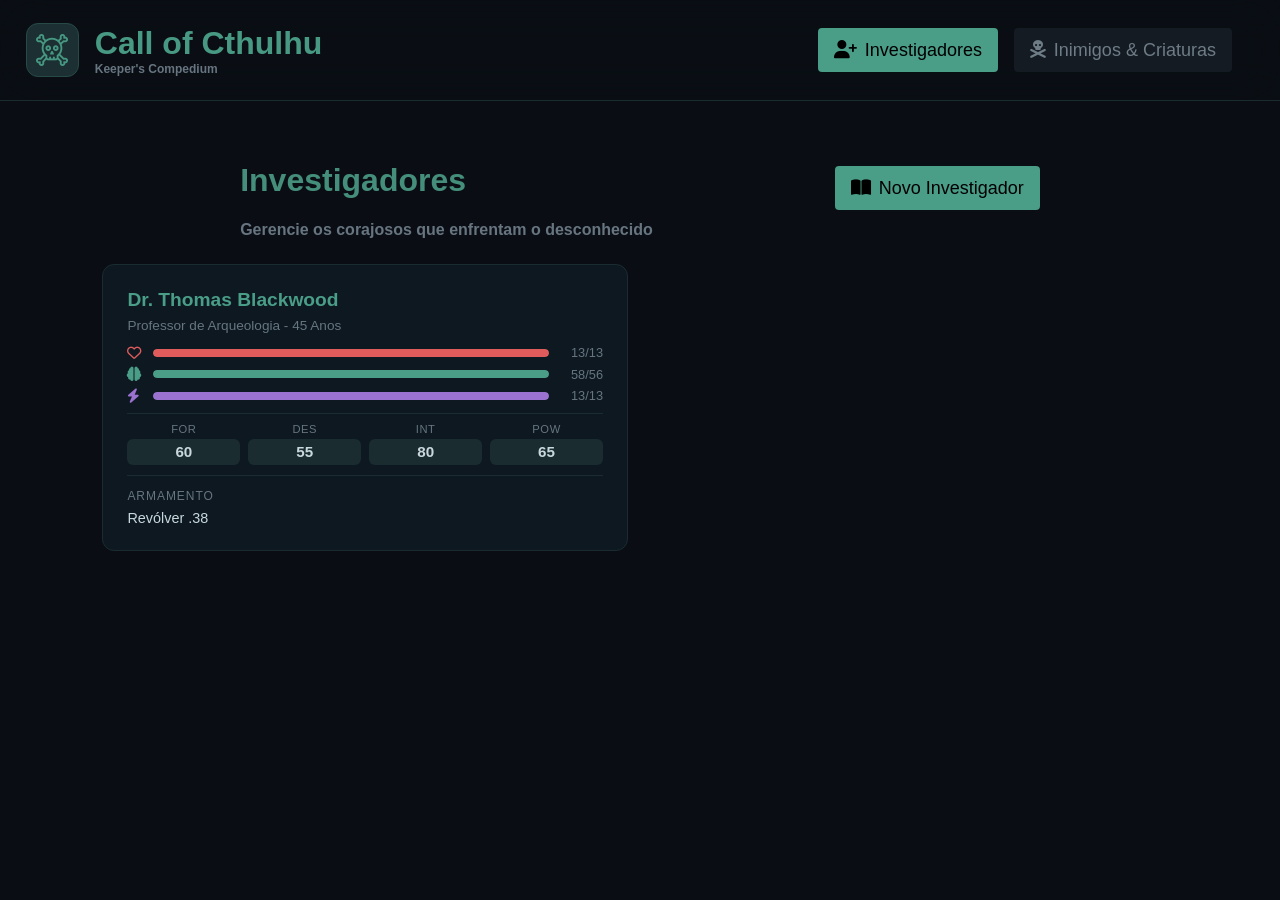
==== index.html @ a6173d68 "alterações quase finais na parte lá" ====
<!DOCTYPE html>
<html lang="en">

<head>
    <meta charset="UTF-8">
    <meta name="viewport" content="width=device-width, initial-scale=1.0">
    <title>Call of Cthulhu</title>
    <link rel="stylesheet" href="./styles/style.css">
    <link rel="shortcut icon" href="/images/caveira-e-ossos.png" type="image/x-icon">
    <link rel="stylesheet" href="https://cdnjs.cloudflare.com/ajax/libs/font-awesome/6.5.0/css/all.min.css"
        integrity="sha512-Avb2QiuDEEvB4bZJYdft2mNjVShBftLdPG8FJ0V7irTLQ8Uo0qcPxh4Plq7G5tGm0rU+1SPhVotteLpBERwTkw=="
        crossorigin="anonymous" referrerpolicy="no-referrer" />
</head>

<body>
    <div class="background-add" id="modal" onclick="fecharForm()">
        <div class="add" onclick="event.stopPropagation()">
            <h1><i class="fa-solid fa-book"></i> Novo Investigador</h1>
            <hr>
            <form action="post">
                <div class="box">
                    <label>Nome</label>
                    <input type="text" name="name" id="iName" placeholder="Digite o nome do persoangem..."
                        autocomplete="off">
                </div>
                <br>
                <div class="box">
                    <label>Idade</label>
                    <input type="number" value="18" id="iDade">
                </div>
                <br>
                <div class="ocupação-box">
                    <label>Ocupação</label>
                    <input type="text" id="iocup" placeholder="Ex: Detetive, Professor, Médico, Jornalista...">
                </div>
                <br>
                <h2>Características</h2>
                <hr>
                <div class="grid-caracs">
                    <div class="carac-box">
                        <label>Força (STR)</label>
                        <input type="number" id="iFor" value=50>
                    </div>
                    <div class="carac-box">
                        <label>Constituição (CON)</label>
                        <input type="number" id="iConst" value=50>
                    </div>
                    <div class="carac-box">
                        <label>Tamanho (SIZ)</label>
                        <input type="number" id="iTam" value=50>
                    </div>
                    <div class="carac-box">
                        <label>Destreza (DEX)</label>
                        <input type="number" id="iDes" value=50>
                    </div>
                    <div class="carac-box">
                        <label>Aparência (APP)</label>
                        <input type="number" id="iApar" value=50>
                    </div>
                    <div class="carac-box">
                        <label>Inteligência (INT)</label>
                        <input type="number" id="iTen" value=50>
                    </div>
                    <div class="carac-box">
                        <label>Poder (POw)</label>
                        <input type="number" id="iPower" value=50>
                    </div>
                    <div class="carac-box">
                        <label>Educação (EDU)</label>
                        <input type="number" id="iEduc" value=50>
                    </div>
                </div>
                <br>
                <h2>Pontos Derivados</h2>
                <hr>
                <div class="grid-points">
                    <div class="points-box">
                        <label>Sanidade Atual</label>
                        <input type="number" id="iSanAt" value="50">
                    </div>
                    <div class="points-box">
                        <label>Sanidade Máxima</label>
                        <input type="number" id="iSantMax" value="50">
                    </div>
                    <div class="points-box">
                        <label>PV Atual</label>
                        <input type="number" id="iPvAt" value="10">
                    </div>
                    <div class="points-box">
                        <label>PV Máximo</label>
                        <input type="number" id="iPvMax" value="50">
                    </div>
                    <div class="points-box">
                        <label>PM Atual</label>
                        <input type="number" id="iPmMax" value="50">
                    </div>
                    <div class="points-box">
                        <label>PM Máximo</label>
                        <input type="number" id="iPmMax" value="10">
                    </div>
                </div>
                <br>
                <hr>
                <div class="div-botão-pai">
                    <h2>Armas</h2>
                    <button class="btn-adicionar">+ Adicionar Armamento</button>
                </div>
                <hr>
                <div class="div-botão-mãe">
                    <h2>Inventário</h2>
                    <button class="btn-adicionar">+ Adicionar Item</button>
                </div>
                <hr>
                <div class="hist-box">
                    <h2>História (opcional)</h2>
                    <textarea name="hist" id="ihist" placeholder="Conte a História do investigador..."></textarea>
                </div>
                <br>
                <div class="btn-group">
                    <button type="button" class="selected" style="width: 600px;">Criar Personagem</button>
                    <br>
                    <button type="button" class="selected" onclick="fecharForm()">Voltar</button>
                </div>
            </form>
        </div>
    </div>
    <header>
        <div class="logo-comp">
            <div class="logo"><img src="./images/caveira-e-ossos.png" alt=""></div>
            <div>
                <h1>Call of Cthulhu</h1>
                <h4>Keeper's Compedium</h4>
            </div>
        </div>
        <div class="buttons-switch">
            <button class="selected"><i class="fa-solid fa-user-plus"></i>Investigadores</button>
            <button onclick="window.location.href='./pages/Inimigo.html'" class="header-inactive"><i
                    class="fa-solid fa-skull-crossbones"></i></i>Inimigos & Criaturas</button>
        </div>
    </header>
    <div class="body-mod">
        <div class="description">
            <div class="desc-inv">
                <h1>Investigadores</h1>
                <h4>Gerencie os corajosos que enfrentam o desconhecido</h4>
            </div>
            <div class="button-add"><button class="selected" onclick="abrirForm()"><i class="fa-solid fa-book-open"></i>
                    Novo Investigador</button></div>
        </div>

        <div class="grid">
            <div class="card">
                <h1>Dr. Thomas Blackwood</h1>
                <p>Professor de Arqueologia - <label>45 Anos</label></p>

                <div><i class="fa-regular fa-heart"></i>
                    <div class="background-bar">
                        <div class="up-background-bar"></div>
                    </div>
                    <p>13/13</p>
                </div>
                <div><i class="fa-solid fa-brain"></i>
                    <div class="background-bar">
                        <div class="up-background-bar"></div>
                    </div>
                    <p>58/56</p>
                </div>
                <div><i class="fa-solid fa-bolt"></i>
                    <div class="background-bar">
                        <div class="up-background-bar"></div>
                    </div>
                    <p>13/13</p>
                </div>

                <hr>

                <div>
                    <div class="stats">
                        <p>FOR</p>
                        <div class="stats-number">60</div>
                    </div>
                    <div class="stats">
                        <p>DES</p>
                        <div class="stats-number">55</div>
                    </div>
                    <div class="stats">
                        <p>INT</p>
                        <div class="stats-number">80</div>
                    </div>
                    <div class="stats">
                        <p>POW</p>
                        <div class="stats-number">65</div>
                    </div>
                </div>

                <hr>

                <p>Armamento</p>
                <p>Revólver .38</p>
            </div>
        </div>
    </div>
</body>
<script src="./scripts/script.js"></script>

</html>
---- styles/style.css ----
*{
    font-family: Arial, Helvetica, sans-serif;
    user-select: none;
}
body{
    margin: 0;
    background-color: #0a0e14;
}
/* -------------------- HEADER RELATED -------------------- */
header{
    background-color: transparent;
    backdrop-filter: blur(20px);
    display: flex;
    align-items: center;
    justify-content: space-between;
    position: fixed;
    top: 0;
    width: 100%;
    min-height: 100px;
    border-bottom: 1px solid #1a2c30;
    margin: 0;
    left: 0;
}
.buttons-switch{
    display: flex;
    margin-right: 5%;
    gap: 4%;
}
.header-inactive:hover{
    background-color: #10161e;
    color: #B3BDC3;
}
.header-inactive{
    cursor: pointer;
    background-color: #151b23;
    border: none;
    color: #6d7c85;
    padding: .7rem 1rem;
    white-space: nowrap;
    gap: 0.5rem;
    font-size: 18px;
    border-radius: 4px;
    display: flex;
    flex-direction: row;
    align-items: center;
    justify-content:space-evenly;
}
button{
    background-color: #4a9d87;
    border: none;
    color: black;
    padding: .7rem 1rem;
    white-space: nowrap;
    gap: 0.5rem;
    font-size: 18px;
    border-radius: 4px;
    display: flex;
    flex-direction: row;
    align-items: center;
    justify-content:space-evenly;
}
.selected:hover{
    cursor: pointer;
    background-color: #448E7B;
    color: #0A0E14;
}
.selected{
    background-color: #4a9d87;
    border: none;
    color: black;
    padding: .7rem 1rem;
    white-space: nowrap;
    gap: 0.5rem;
    font-size: 18px;
    border-radius: 4px;
    display: flex;
    flex-direction: row;
    align-items: center;
    justify-content:space-evenly;
}
.logo-comp{
    display: flex;
    align-items: center;
    margin-left: 2%;
    color: white;
    width: 25%;
}
.logo-comp h1, h2, h3, h4{
    margin: 0;
}
.logo-comp h1{
    color: #489984;
}
.logo-comp h4{
    color: #677580;
    font-size: 12px;
}
.logo img{
    width: 32px;
}
.logo{
    display: flex;
    align-items: center;
    justify-content: center;
    margin-right: 5%;
    background-color: #1c3033;
    padding: 3%;
    border: 1px solid #274a47;
    border-radius: 12px;
}
/* -------------------- Descrição/Header2 -------------------- */
.description{
    display: flex;
    margin: 0;
    padding: 11% 0 2% 0;
    width: 100%;
    justify-content: center;
    gap: 182px;   
}
.description h1{
    color: #448E7B;
}
.desc-inv h4{
    color: #677580;
}
.button-add{
    display: flex;
    height: fit-content;
    justify-content: center;
    margin-top: 2%;
}
.button-add button{
    cursor: pointer;
}
.desc-inv{
    color: white;
    margin: 0;
    height: fit-content;
    padding: 0;
}
.body-mod{
    display: flex;
    min-height: 100vh;
    flex-direction: column;
}
/* -------------------- GRID -------------------- */
.grid {
    display: grid;
    grid-template-columns: repeat(2, 1fr);
    gap: 1.5rem;
    padding: 0 8% 4% 8%;
}
/* -------------------- CARD -------------------- */
.card {
    background-color: #0d1821;
    border: 1px solid #1a2c30;
    border-radius: 12px;
    padding: 1.5rem;
    color: white;
    display: flex;
    flex-direction: column;
    gap: 0.4rem;
    transition: border-color 0.2s;
}
.card:hover {
    border-color: #4a9d87;
}
.card > h1 {
    color: #4a9d87;
    font-size: 1.2rem;
    margin: 0;
}
/* subtítulo: "Professor de Arqueologia - 45 Anos" */
.card > p:first-of-type {
    color: #677580;
    font-size: 0.85rem;
    margin: 0 0 0.4rem 0;
}
/* p aninhado dentro do subtítulo */
.card > p > p {
    display: inline;
    color: #677580;
    font-size: 0.85rem;
    margin: 0;
}
/* -------------------- BARRAS -------------------- */
.card > div:has(.background-bar) {
    display: flex;
    align-items: center;
    gap: 0.6rem;
}
.card > div:has(.background-bar) > i {
    width: 16px;
    font-size: 0.9rem;
}
.card > div:has(.background-bar):nth-of-type(1) > i { color: #e05c5c; }
.card > div:has(.background-bar):nth-of-type(2) > i { color: #4a9d87; }
.card > div:has(.background-bar):nth-of-type(3) > i { color: #9b72cf; }
.background-bar {
    flex: 1;
    background-color: #1a2c30;
    border-radius: 999px;
    height: 8px;
    overflow: hidden;
}
.up-background-bar {
    height: 100%;
    border-radius: 999px;
    width: 100%;
}
.card > div:has(.background-bar):nth-of-type(1) .up-background-bar { background-color: #e05c5c; }
.card > div:has(.background-bar):nth-of-type(2) .up-background-bar { background-color: #4a9d87; }
.card > div:has(.background-bar):nth-of-type(3) .up-background-bar { background-color: #9b72cf; }
.card > div:has(.background-bar) > p {
    color: #677580;
    font-size: 0.8rem;
    min-width: 44px;
    text-align: right;
    margin: 0;
}
/* -------------------- STATS -------------------- */
.card > div:has(.stats) {
    display: grid;
    grid-template-columns: repeat(4, 1fr);
    gap: 0.5rem;
}
.stats {
    display: flex;
    flex-direction: column;
    align-items: center;
    gap: 0.2rem;
}
.stats p {
    color: #677580;
    font-size: 0.7rem;
    margin: 0;
    text-transform: uppercase;
    letter-spacing: 0.05em;
}
.stats-number {
    background-color: #1a2c30;
    color: #c8d8dc;
    border-radius: 6px;
    padding: 0.3rem 0.4rem;
    font-size: 0.95rem;
    font-weight: bold;
    width: 100%;
    text-align: center;
    box-sizing: border-box;
}
/* -------------------- ARMAMENTO -------------------- */
.card > p:nth-last-of-type(2) {
    color: #677580;
    font-size: 0.75rem;
    text-transform: uppercase;
    letter-spacing: 0.08em;
    margin: 0.25rem 0 0 0;
}
.card > p:last-of-type {
    color: #c8d8dc;
    font-size: 0.9rem;
    margin: 0;
}
.card hr {
    border: none;
    border-top: 1px solid #1a2c30;
    margin: 0.2rem 0;
}
/* -------------------- Adding -------------------- */
.background-add {
    position: fixed;
    top: 0;
    left: 0;
    background-color: #0000008b;
    width: 100%;
    height: 100vh;
    display: flex;
    align-items: center;
    justify-content: center;
    z-index: 999;
    display: none;
}
.add {
    background-color: #0d1821;
    border: 1px solid #1a2c30;
    border-radius: 8px;
    width: 50%;
    max-height: 80vh;
    overflow-y: auto;
    padding: 1.5rem;
    position: relative;
}
.add h1 {
    color: #4a9d87;
    font-size: 1.3rem;
    margin: 0 0 0.5rem 0;
}
.add h2 {
    color: #c8d8dc;
    font-size: 1rem;
    margin: 1rem 0 0.3rem 0;
}
.add hr {
    border: none;
    border-top: 1px solid #1a2c30;
    margin: 0.3rem 0 1rem 0;
}
.add label {
    color: #677580;
    font-size: 0.8rem;
    text-transform: uppercase;
    letter-spacing: 0.06em;
}
.add input[type="text"],
.add input[type="number"] {
    background-color: #0d1117;
    border: 1px solid #243d41;
    border-radius: 6px;
    color: #c8d8dc;
    padding: 0.5rem 0.75rem;
    font-size: 0.95rem;
    width: 100%;
    box-sizing: border-box;
    margin-top: 0.3rem;
    outline: none;
    transition: border-color 0.2s;
    text-align: center;
}
.add input:focus {
    border-color: #4a9d87;
}
.box,
.ocupação-box {
    display: flex;
    flex-direction: column;
}
.add form > button {
    margin-top: 0.5rem;
    width: 100%;
    justify-content: center;
}
/*------------------- Botão ----------------*/
.div-botão-pai{
    display: flex;
    align-items: center;
    justify-content: space-between;
}
.div-botão-mãe{
    display: flex;
    align-items: center;
    justify-content: space-between;
}
.btn-adicionar {
  background: transparent;
  border: 1px solid #2dd4a0;
  border-radius: 6px;
  color: #2dd4a0;
  padding: 6px 14px;
  font-size: 13px;
  cursor: pointer;
}

.btn-adicionar:hover {
  background: #2dd4a020;
}

.btn-group{
    display: flex;
    gap: 10px;
}


/*------------------ text-area --------------*/
textarea {
  width: 100%;
  background: #0d1117;
  border: 1px solid #2a3040;
  border-radius: 6px;
  padding: 10px 12px;
  color: #ccc;
  font-size: 14px;
  box-sizing: border-box;
  resize: vertical;
}

textarea::placeholder {
  color: #444;
}

textarea:focus {
  outline: none;
  border-color: #2dd4a0;
}

/*------------------ grids -----------*/

.grid-caracs{
  display: grid;
  grid-template-columns: repeat(3, 1fr);
  gap: 12px;
}
.carac-box{
  font-size: 12px;
  color: #aaa;
  margin-bottom: 4px;
  display: block;
}
.grid-points {
  display: grid;
  grid-template-columns: repeat(3, 1fr);
  gap: 12px;
}
.poins-box{
  font-size: 12px;
  color: #aaa;
  margin-bottom: 4px;
  display: block;
}

/*---------------- Setinhas -------------*/
/* Chrome, Safari, Edge */
input[type="number"]::-webkit-inner-spin-button,
input[type="number"]::-webkit-outer-spin-button {
  -webkit-appearance: none;
  margin: 0;
}

/* Firefox */
input[type="number"] {
  -moz-appearance: textfield;
}
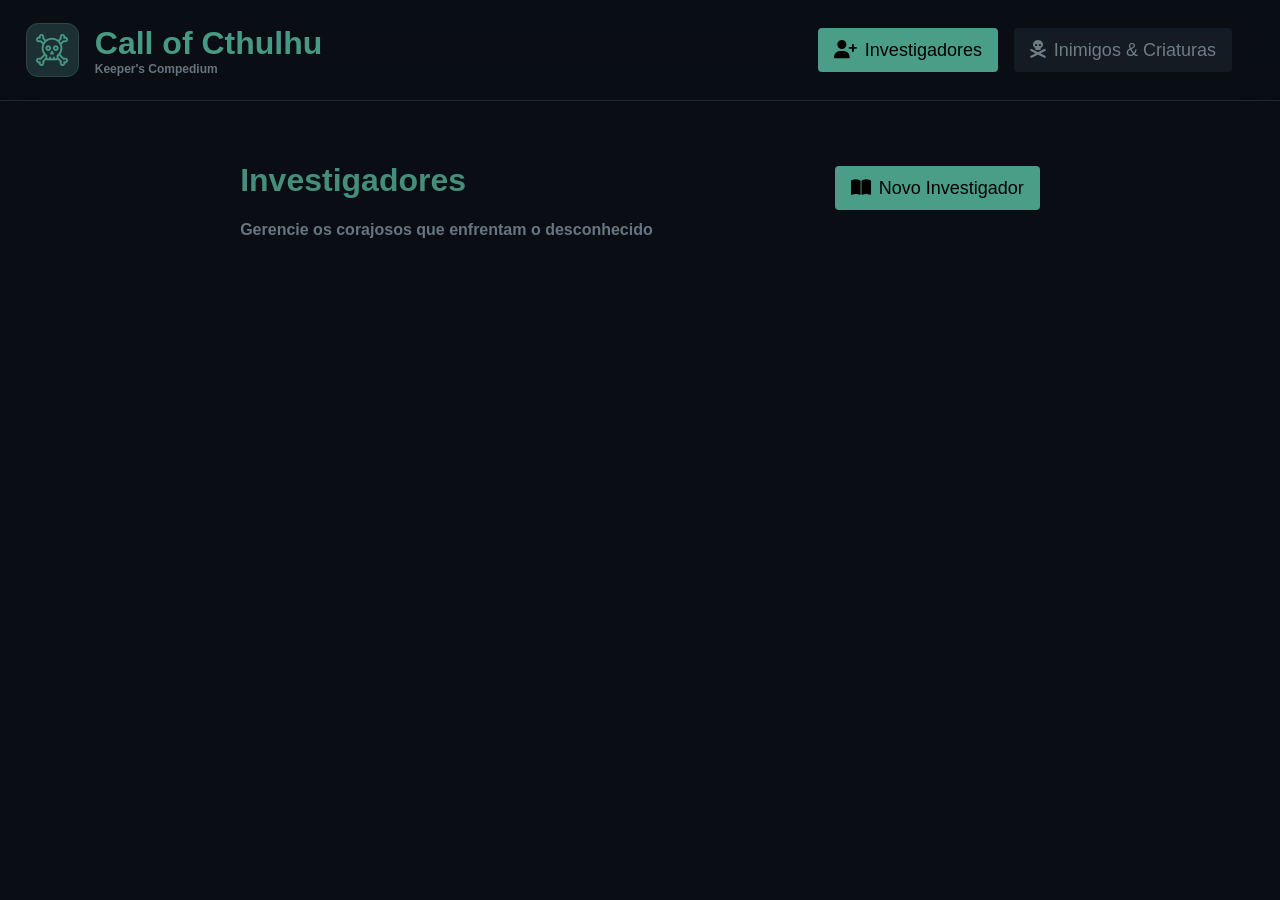
==== commit d5649623: "cards do paranaue tao funfando" ====
--- a/index.html
+++ b/index.html
@@ -20,18 +20,18 @@
             <form action="post">
                 <div class="box">
                     <label>Nome</label>
-                    <input type="text" name="name" id="iName" placeholder="Digite o nome do persoangem..."
+                    <input type="text" name="name" style="text-align: left;" id="iName" placeholder="Digite o nome do personagem..."
                         autocomplete="off">
                 </div>
                 <br>
                 <div class="box">
                     <label>Idade</label>
-                    <input type="number" value="18" id="iDade">
+                    <input style="text-align: left;" type="number" value="18" id="iDade">
                 </div>
                 <br>
                 <div class="ocupação-box">
                     <label>Ocupação</label>
-                    <input type="text" id="iocup" placeholder="Ex: Detetive, Professor, Médico, Jornalista...">
+                    <input style="text-align: left;" type="text" id="iocup" placeholder="Ex: Detetive, Professor, Médico, Jornalista...">
                 </div>
                 <br>
                 <h2>Características</h2>
@@ -39,35 +39,35 @@
                 <div class="grid-caracs">
                     <div class="carac-box">
                         <label>Força (STR)</label>
-                        <input type="number" id="iFor" value=50>
+                        <input type="number" id="iFor" value="50">
                     </div>
                     <div class="carac-box">
                         <label>Constituição (CON)</label>
-                        <input type="number" id="iConst" value=50>
+                        <input type="number" id="iConst" value="50">
                     </div>
                     <div class="carac-box">
                         <label>Tamanho (SIZ)</label>
-                        <input type="number" id="iTam" value=50>
+                        <input type="number" id="iTam" value="50">
                     </div>
                     <div class="carac-box">
                         <label>Destreza (DEX)</label>
-                        <input type="number" id="iDes" value=50>
+                        <input type="number" id="iDes" value="50">
                     </div>
                     <div class="carac-box">
                         <label>Aparência (APP)</label>
-                        <input type="number" id="iApar" value=50>
+                        <input type="number" id="iApar" value="50">
                     </div>
                     <div class="carac-box">
                         <label>Inteligência (INT)</label>
-                        <input type="number" id="iTen" value=50>
+                        <input type="number" id="iTen" value="50">
                     </div>
                     <div class="carac-box">
-                        <label>Poder (POw)</label>
-                        <input type="number" id="iPower" value=50>
+                        <label>Poder (POW)</label>
+                        <input type="number" id="iPower" value="50">
                     </div>
                     <div class="carac-box">
                         <label>Educação (EDU)</label>
-                        <input type="number" id="iEduc" value=50>
+                        <input type="number" id="iEduc" value="50">
                     </div>
                 </div>
                 <br>
@@ -80,7 +80,7 @@
                     </div>
                     <div class="points-box">
                         <label>Sanidade Máxima</label>
-                        <input type="number" id="iSantMax" value="50">
+                        <input type="number" id="iSanMax" value="50">
                     </div>
                     <div class="points-box">
                         <label>PV Atual</label>
@@ -88,11 +88,11 @@
                     </div>
                     <div class="points-box">
                         <label>PV Máximo</label>
-                        <input type="number" id="iPvMax" value="50">
+                        <input type="number" id="iPvMax" value="10">
                     </div>
                     <div class="points-box">
                         <label>PM Atual</label>
-                        <input type="number" id="iPmMax" value="50">
+                        <input type="number" id="iPmAt" value="10">
                     </div>
                     <div class="points-box">
                         <label>PM Máximo</label>
@@ -103,12 +103,12 @@
                 <hr>
                 <div class="div-botão-pai">
                     <h2>Armas</h2>
-                    <button class="btn-adicionar">+ Adicionar Armamento</button>
+                    <button class="btn-adicionar" type="button" id="button-add-armamento" onclick="adicionarArmamento()">+ Adicionar Armamento</button>
                 </div>
                 <hr>
                 <div class="div-botão-mãe">
                     <h2>Inventário</h2>
-                    <button class="btn-adicionar">+ Adicionar Item</button>
+                    <button class="btn-adicionar" type="button" id="button-add-item" onclick="adicionarItem()">+ Adicionar Item</button>
                 </div>
                 <hr>
                 <div class="hist-box">
@@ -117,9 +117,10 @@
                 </div>
                 <br>
                 <div class="btn-group">
-                    <button type="button" class="selected" style="width: 600px;">Criar Personagem</button>
+                    <button type="button" class="selected" style="width: 600px;" onclick="criarPersonagem()">Criar Personagem</button>
                     <br>
-                    <button type="button" class="selected" onclick="fecharForm()">Voltar</button>
+                    <button type="button" class="selected" onclick="fecharForm()"
+                        style="background-color: #3a3a3a;">Voltar</button>
                 </div>
             </form>
         </div>
@@ -135,7 +136,7 @@
         <div class="buttons-switch">
             <button class="selected"><i class="fa-solid fa-user-plus"></i>Investigadores</button>
             <button onclick="window.location.href='./pages/Inimigo.html'" class="header-inactive"><i
-                    class="fa-solid fa-skull-crossbones"></i></i>Inimigos & Criaturas</button>
+                    class="fa-solid fa-skull-crossbones"></i>Inimigos & Criaturas</button>
         </div>
     </header>
     <div class="body-mod">
@@ -148,56 +149,7 @@
                     Novo Investigador</button></div>
         </div>
 
-        <div class="grid">
-            <div class="card">
-                <h1>Dr. Thomas Blackwood</h1>
-                <p>Professor de Arqueologia - <label>45 Anos</label></p>
-
-                <div><i class="fa-regular fa-heart"></i>
-                    <div class="background-bar">
-                        <div class="up-background-bar"></div>
-                    </div>
-                    <p>13/13</p>
-                </div>
-                <div><i class="fa-solid fa-brain"></i>
-                    <div class="background-bar">
-                        <div class="up-background-bar"></div>
-                    </div>
-                    <p>58/56</p>
-                </div>
-                <div><i class="fa-solid fa-bolt"></i>
-                    <div class="background-bar">
-                        <div class="up-background-bar"></div>
-                    </div>
-                    <p>13/13</p>
-                </div>
-
-                <hr>
-
-                <div>
-                    <div class="stats">
-                        <p>FOR</p>
-                        <div class="stats-number">60</div>
-                    </div>
-                    <div class="stats">
-                        <p>DES</p>
-                        <div class="stats-number">55</div>
-                    </div>
-                    <div class="stats">
-                        <p>INT</p>
-                        <div class="stats-number">80</div>
-                    </div>
-                    <div class="stats">
-                        <p>POW</p>
-                        <div class="stats-number">65</div>
-                    </div>
-                </div>
-
-                <hr>
-
-                <p>Armamento</p>
-                <p>Revólver .38</p>
-            </div>
+        <div class="grid" id="grid">
         </div>
     </div>
 </body>
--- a/styles/style.css
+++ b/styles/style.css
@@ -416,7 +416,6 @@
   margin-bottom: 4px;
   display: block;
 }
-
 /*---------------- Setinhas -------------*/
 /* Chrome, Safari, Edge */
 input[type="number"]::-webkit-inner-spin-button,
@@ -428,4 +427,5 @@
 /* Firefox */
 input[type="number"] {
   -moz-appearance: textfield;
+  appearance: textfield;
 }
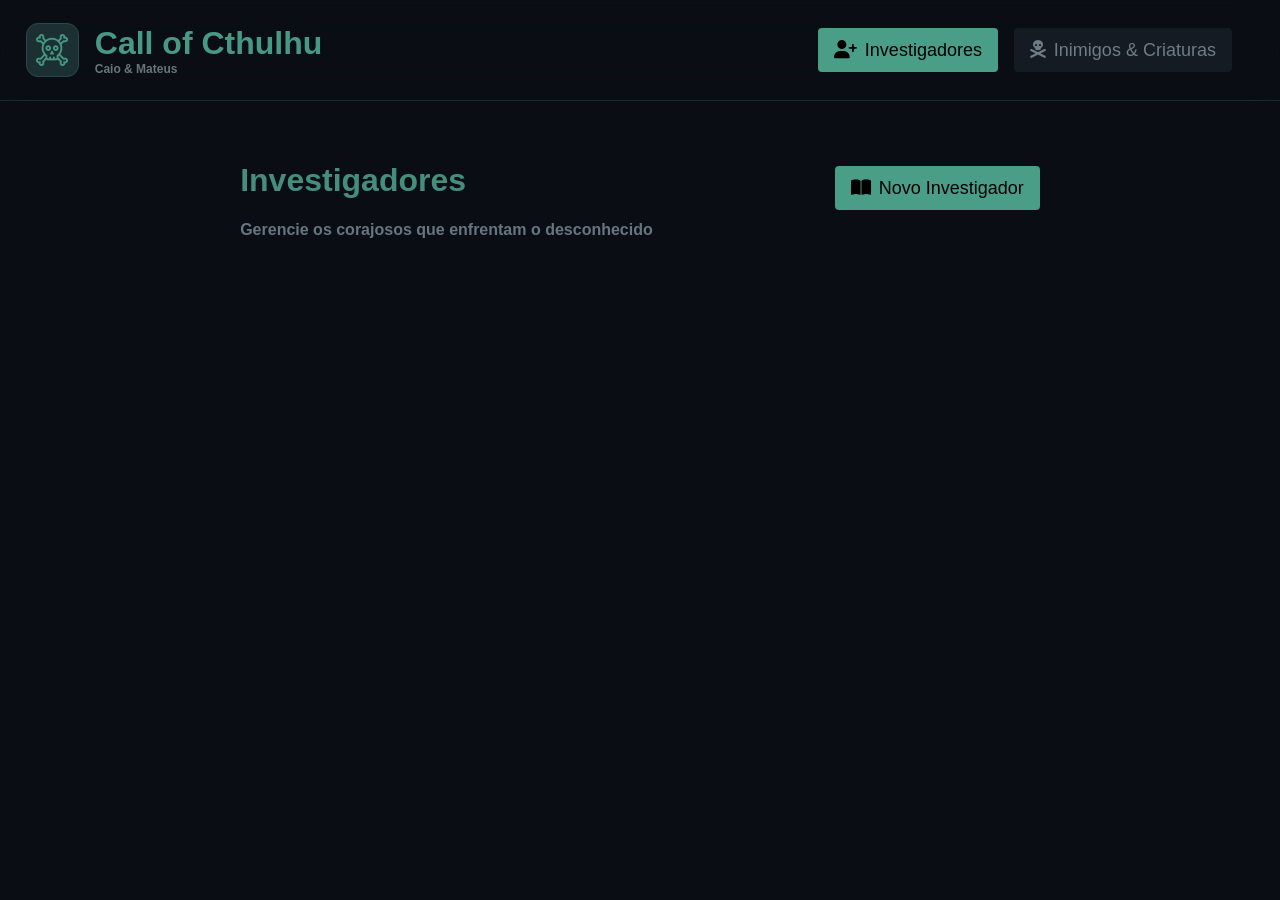
==== commit af2f3a4a: "autorais" ====
--- a/index.html
+++ b/index.html
@@ -117,7 +117,7 @@
                 </div>
                 <br>
                 <div class="btn-group">
-                    <button type="button" class="selected" style="width: 600px;" onclick="criarPersonagem()">Criar Personagem</button>
+                    <button type="button" class="selected btn-criar" style="width: 600px;" onclick="criarPersonagem()">Criar Personagem</button>
                     <br>
                     <button type="button" class="selected" onclick="fecharForm()"
                         style="background-color: #3a3a3a;">Voltar</button>
@@ -130,7 +130,7 @@
             <div class="logo"><img src="./images/caveira-e-ossos.png" alt=""></div>
             <div>
                 <h1>Call of Cthulhu</h1>
-                <h4>Keeper's Compedium</h4>
+                <h4>Caio & Mateus</h4>
             </div>
         </div>
         <div class="buttons-switch">
--- a/styles/style.css
+++ b/styles/style.css
@@ -416,6 +416,77 @@
   margin-bottom: 4px;
   display: block;
 }
+/* -------------------- BOTÃO DELETAR -------------------- */
+.card {
+    position: relative;
+}
+.btn-deletar {
+    position: absolute;
+    top: 0.75rem;
+    right: 0.75rem;
+    background-color: #7a1e1e;
+    color: #ffaaaa;
+    border: none;
+    border-radius: 6px;
+    padding: 0.3rem 0.5rem;
+    font-size: 0.8rem;
+    cursor: pointer;
+    opacity: 0;
+    transition: opacity 0.2s, background-color 0.2s;
+    display: flex;
+    align-items: center;
+    justify-content: center;
+}
+.card:hover .btn-deletar {
+    opacity: 1;
+}
+.btn-deletar:hover {
+    background-color: #a02020 !important;
+    color: white !important;
+}
+
+/* -------------------- BOTÕES HOVER CARD -------------------- */
+.card {
+    position: relative;
+}
+.btn-deletar,
+.btn-editar {
+    position: absolute;
+    top: 0.75rem;
+    border: none;
+    border-radius: 6px;
+    padding: 0.3rem 0.55rem;
+    font-size: 0.8rem;
+    cursor: pointer;
+    opacity: 0;
+    transition: opacity 0.2s, background-color 0.2s;
+    display: flex;
+    align-items: center;
+    justify-content: center;
+}
+.btn-deletar {
+    right: 0.75rem;
+    background-color: #7a1e1e;
+    color: #ffaaaa;
+}
+.btn-editar {
+    right: 3rem;
+    background-color: #1e4a7a;
+    color: #aaccff;
+}
+.card:hover .btn-deletar,
+.card:hover .btn-editar {
+    opacity: 1;
+}
+.btn-deletar:hover {
+    background-color: #a02020 !important;
+    color: white !important;
+}
+.btn-editar:hover {
+    background-color: #1a5fa0 !important;
+    color: white !important;
+}
+
 /*---------------- Setinhas -------------*/
 /* Chrome, Safari, Edge */
 input[type="number"]::-webkit-inner-spin-button,
